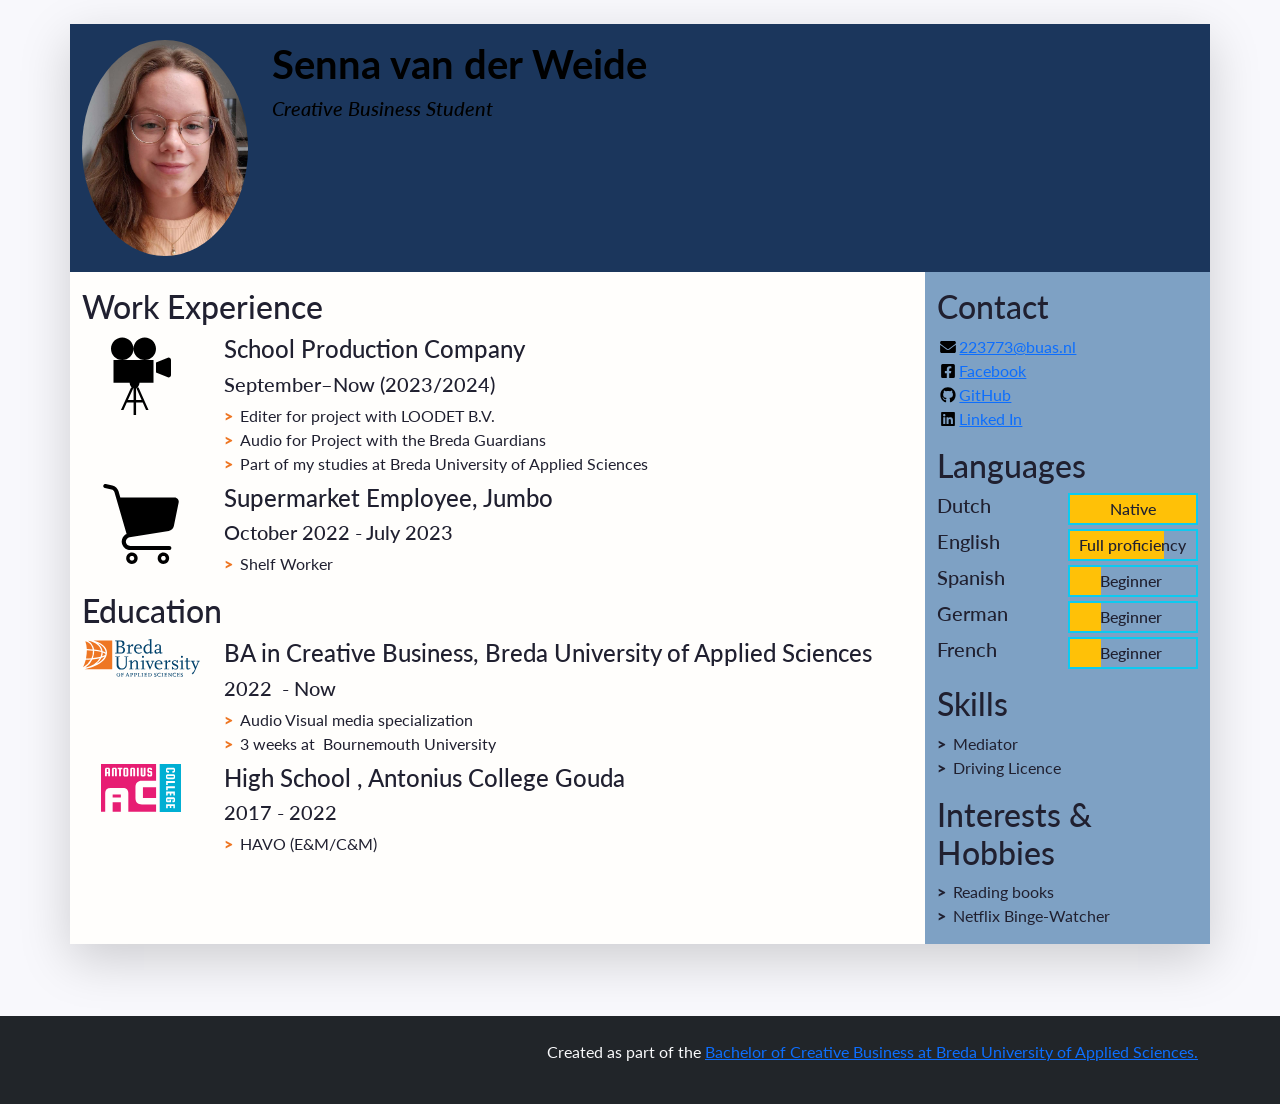
==== index.html @ 76baad5b "update changed icons, added french," ====
<!doctype html>
<html class="h-100" lang="en">
  
  <!-- An HTML document always starts with a "head", i.e. information about the page that isn't directly visible -->
  <head>
    <meta charset="utf-8">
    <meta name="viewport" content="width=device-width, initial-scale=1, shrink-to-fit=no">

    <!-- Links to the CSS styles from Bootstrap. -->
    <!-- -->
    <link href="https://cdn.jsdelivr.net/npm/bootstrap@5.2.3/dist/css/bootstrap.min.css" rel="stylesheet" integrity="sha384-rbsA2VBKQhggwzxH7pPCaAqO46MgnOM80zW1RWuH61DGLwZJEdK2Kadq2F9CUG65" crossorigin="anonymous">
    <!-- -->

    <!-- Links to our additional CSS styles -->
    <link rel="stylesheet" href="css/styles.css">

    <title>Firstname Lastname's Resumé</title>
  </head>
  <!-- End of the head -->

  <!-- Start of the body, which contains everything visible on the page -->
  <body class="d-flex flex-column h-100 justify-content-between">

    <!--
      We use a Bootstrap container to align contents.
      The "container" class can be replaced by "container-fluid" to make a full width page.
      The "my-sm-4" class adds a margin (m) vertical (y) at sizes small (-sm-) and above, of 4 x 6 pixels
      The "resume-container" class doesn't come from Bootstrap, you can use it for your own styles
    -->
    <div class="container shadow-lg my-sm-4 resume-container">

      <!--
        <header> is a semantic element: it works exactly like <div>, but it gives information about the role of the code below.
        The "row" class is used for the Bootstrap grid.
      -->
      <header class="row resume-header justify-content-center">
        <!--
          A container to wrap around the portrait and align it. We use Bootstrap grid columns.
          This constrains the portrait to columns of decreasing sizes
        -->
        <div class="portrait-container col-5 col-sm-4 col-md-3 col-lg-2">
          <!--
            "w-100" makes sure the image takes the full width of the column it's in
            "rounded-circle" cuts a circle around the image
          -->
          <img class="w-100 rounded-circle my-3" src="images/Portraits/cvportraitsenna.jpg" alt="Portrait of Firstname Lastname" width="160">
        </div>
        <!--
          A container to wrap around your name and tagline. Full-width at small size, then columns of increasing size.
        -->
        <div class="col-12 col-sm-8 col-md-9 col-lg-10 my-3 header-content">
          <h1 class="fw-bolder">Senna van der Weide</h1>
          <h5 class="fst-italic tagline">Creative Business Student&nbsp;</h5>
        </div>
      </header>

      <!--
        Another row in the Bootstrap grid, for the rest of the résumé.
        Biography and other details will be on top of each other at sizes XS and S, then next to each other.
        Use the "flex-row-reverse" class here to swap the columns around.
      -->
      <div class="row resume-bottom">

        <!--
          <main> is another semantic element. It will contain biographical info (professional experience and education).
        -->
        <main class="col-md-7 col-lg-8 col-xl-9 resume-main">

          <!--
            <section> is yet another semantic element. The first one is for professional experience.
          -->
          <section class="my-3 biography-section">
            <h2>Work Experience</h2>
            <!--
              Each list item (li) in the unordered list (ul) below will be one job.
              "list-unstyled" is a class that hides the bullet points of a list.
            -->
            <ul class="biography-list list-unstyled">

              <!-- Top item (generally the latest or most relevant) in professional experience -->
              <li class="biography-item row mb-2">
                <!-- We're using a grid inside a grid so we can align logos and text -->
                <div class="logo-container col-3 col-sm-2 col-md-3 col-lg-2">
                  <img class="biography-logo mw-100 d-block mx-auto" src="images/employers/camera2-svg.svg" alt="Company logo" width="80">
                </div>
                <div class="biography-contents col-9 col-sm-10 col-md-9 col-lg-10">
                  <h4>School Production Company</h4>
                  <h5>September–Now (2023/2024)</h5>
                  <!-- Use the list below to talk about your achievements -->
                  <ul class="biography-details list-unstyled">
                    <li>Editer for project with LOODET B.V. </li>
                    <li>Audio for Project with the Breda Guardians </li>
                    <li>Part of my studies at Breda University of Applied Sciences</li>
                  </ul>
                </div>
              </li>

              <!-- 2nd item in professional experience -->
              <li class="biography-item row mb-2">
                <div class="logo-container col-3 col-sm-2 col-md-3 col-lg-2">
                <!-- We're using a grid inside a grid so we can align logos and text -->
                  <img class="biography-logo mw-100 d-block mx-auto" src="images/employers/shopping-cart-svg.svg" alt="Company logo" width="80">
                </div>
                <div class="biography-contents col-9 col-sm-10 col-md-9 col-lg-10">
                  <h4>Supermarket Employee, Jumbo</h4>
                  <h5>October 2022 - July 2023</h5>
					 <ul class="biography-details list-unstyled">
						 <li>Shelf Worker </li>
					</ul>
                  <!-- This entry doesn't have a list of achievements, but you can copy-paste the one from above -->
                </div>
              </li>

            </ul>
          </section>

          <!-- We're done with jobs, let's move on to schools -->

          <section class="my-3 biography-section">
            <h2>Education</h2>
            <ul class="biography-list list-unstyled">

              <!-- Top item in education. And by "top", I mean a Bachelor in Creative Business at BUas. -->
              <li class="biography-item row mb-2">
                <div class="logo-container col-3 col-sm-2 col-md-3 col-lg-2">
                  <img class="biography-logo mw-100 d-block mx-auto" src="images/schools/logo-buas.svg" alt="School logo" width="120">
                </div>
                <div class="biography-contents col-9 col-sm-10 col-md-9 col-lg-10">
                  <h4>BA in Creative Business, Breda University of Applied Sciences</h4>
                  <h5>2022&nbsp; - Now</h5>
                  <!-- Use the list below to talk about minors, exchanges, extra-curricular activities. -->
                  <ul class="biography-details list-unstyled">
                    <li>Audio Visual media specialization</li>
                    <li>3 weeks at&nbsp; Bournemouth University</li>
                  </ul>
                </div>
              </li>

              <!-- 2nd item in education -->
              <li class="biography-item row mb-2">
                <div class="logo-container col-3 col-sm-2 col-md-3 col-lg-2">
                  <img class="biography-logo mw-100 d-block mx-auto" src="images/schools/antonius.svg" alt="School logo" width="80">
                </div>
                <div class="biography-contents col-9 col-sm-10 col-md-9 col-lg-10">
                  <h4>High School , Antonius College Gouda</h4>
                  <h5>2017 - 2022</h5>
                  <ul class="biography-details list-unstyled">
                    <li>HAVO (E&amp;M/C&amp;M)&nbsp;&nbsp;&nbsp;</li>
                  </ul>
                </div>
              </li>
            </ul>
          </section>

          <!-- This is the end of the "Education" section -->

        </main>

        <!--
          We're done with the first column.
          We now move on to the column with contact details, languages and other skills
          <aside> is also a semantic element.
        -->
        <aside class="col-md-5 col-lg-4 col-xl-3 resume-aside">

          <!-- The first block will be contact details -->
          <section class="my-3 aside-section">
            <h2>Contact</h2>
            <!--
              A list of all your contact details.
              There are more icons in the images/icons folder, have a look if you want to add your LinkedIn or TikTok profile.
              Be careful and only put channels through which you really want to be contacted.
              If your phone number is your personal one, you may want to remove it!
            -->
            <ul class="contact-list list-unstyled">
              <li class="contact-item">
                <a class="d-flex align-items-center" href="mailto:email@buas.nl" target="_blank">
                  <img class="contact-icon" src="images/icons/envelope.svg" alt="Email">
                223773@buas.nl
              </a>
              </li>
              <li class="contact-item">
                <a class="d-flex align-items-center" href="https://www.facebook.com/profile.php?id=100008963672815" target="_blank">
                  <img class="contact-icon" src="images/icons/facebook.svg" alt="Facebook">
                  Facebook
                </a>
              </li>
              <li class="contact-item">
                <a class="d-flex align-items-center" href="https://github.com" target="_blank">
                  <img class="contact-icon" src="images/icons/github.svg" alt="LinkedIn">
                  GitHub
                </a>
              </li>
              <li class="contact-item">
                <a class="d-flex align-items-center" href="https://www.linkedin.com/feed/" target="_blank">
                  <img class="contact-icon" src="images/icons/linkedin.svg" alt="Mobile Phone">
                  Linked In
                </a>
              </li>
            </ul>
          </section>

          <!-- End of contact details, moving on to languages -->

          <section class="my-3 aside-section">
            <h2>Languages</h2>
            <!-- Each item in the list is a language. Modify, add or remove depending on what you speak -->
            <ul class="language-list list-unstyled">
              <li class="language-item d-flex mb-1">
                <h5 class="language-name w-50">Dutch</h5>
                <div class="language-level w-50 border border-info border-2 position-relative">
                  <!-- The div below is a progress bar. Choose between w-25, w-50, w-75 and w-100 to show your level of fluency -->
                  <div class="language-progress position-absolute bg-warning h-100 w-100"></div>
                  <h6 class="position-absolute w-100 text-center top-0 py-1">Native</h6>
                </div>
              </li>
              <li class="language-item d-flex mb-1">
                <h5 class="language-name w-50">English</h5>
                <div class="language-level w-50 border border-info border-2 position-relative">
                  <!-- The div below is a progress bar. Choose between w-25, w-50, w-75 and w-100 to show your level of fluency -->
                  <div class="language-progress position-absolute bg-warning h-100 w-75"></div>
                  <h6 class="position-absolute w-100 text-center top-0 py-1">Full proficiency</h6>
                </div>
              </li>
              <li class="language-item d-flex mb-1">
                <h5 class="language-name w-50">Spanish</h5>
                <div class="language-level w-50 border border-info border-2 position-relative">
                  <!-- The div below is a progress bar. Choose between w-25, w-50, w-75 and w-100 to show your level of fluency -->
                  <div class="language-progress position-absolute bg-warning h-100 w-25"></div>
                  <h6 class="position-absolute w-100 text-center top-0 py-1">Beginner&nbsp;</h6>
                </div>
			</li>
				<li class="language-item d-flex mb-1">
                <h5 class="language-name w-50">German</h5>
                <div class="language-level w-50 border border-info border-2 position-relative">
                  <!-- The div below is a progress bar. Choose between w-25, w-50, w-75 and w-100 to show your level of fluency -->
                  <div class="language-progress position-absolute bg-warning h-100 w-25"></div>
                  <h6 class="position-absolute w-100 text-center top-0 py-1">Beginner&nbsp;</h6>
                </div>
				</li>
             <li class="language-item d-flex mb-1">
                <h5 class="language-name w-50">French</h5>
                <div class="language-level w-50 border border-info border-2 position-relative">
                  <!-- The div below is a progress bar. Choose between w-25, w-50, w-75 and w-100 to show your level of fluency -->
                  <div class="language-progress position-absolute bg-warning h-100 w-25"></div>
                  <h6 class="position-absolute w-100 text-center top-0 py-1">Beginner&nbsp;</h6>
                </div>
                  <!-- The div below is a progress bar. Choose between w-25, w-50, w-75 and w-100 to show your level of fluency -->
           
              </li>
            </ul>
          </section>

          <!-- End of contact details, moving on to other skills -->

          <section class="my-3 aside-section">
            <h2>Skills</h2>
            <ul class="skill-list list-unstyled">
              <li class="skill-item">Mediator&nbsp;&nbsp;</li>
              <li class="skill-item">Driving Licence</li>
            </ul>
          </section>

          <!-- End of other skills, moving on to interest and hobbies -->

          <section class="my-3 aside-section">
            <h2>Interests &amp; Hobbies</h2>
            <ul class="skill-list list-unstyled">
              <li class="skill-item">Reading books&nbsp;</li>
              <li class="skill-item">Netflix Binge-Watcher</li>
            </ul>
          </section>

        </aside>
      </div>
    </div>

    <!-- And now, a footer! -->
    <footer class="bg-dark mt-sm-5 py-4 text-light">
      <p class="container text-end">
        Created as part of the <a href="https://www.buas.nl/en/programmes/creative-business" target="_blank">Bachelor of Creative Business at Breda University of Applied Sciences.</a>
      </p>
    </footer>

  </body>
</html>
---- css/styles.css ----
/* Use this file to use your own styles*/

/* Import declaration to use Google Fonts - check https://fonts.google.com/ for details */
@import url('https://fonts.googleapis.com/css2?family=Lato:ital,wght@0,400;0,700;1,400;1,700&display=swap');

/* Styles for the body */

body {
	font-family: Lato, "Open Sans", Roboto, "Segoe UI", "Helvetica Neue", Helvetica, Arial, sans-serif;
	color: #202030;
	background-color: #f8f8fc;
}

/* Styles for custom classes in the document. (There are more, try to find them out!) */

.resume-header {
    background-color: #1B365C;
	color: black
}

.resume-main {
	background-color: #fffefc;
}

.resume-aside {
	background-color: #7EA1C4;
}

/* Styles for lists in the document */

.biography-details li::before, .skill-list li::before {
	content: ">";
	font-weight: 800;
	display: inline-block;
	width: 1em;
	margin-left: -1em;
}

.biography-details li::before {
	color: #EE7623;
}

.biography-details li, .skill-list li {
	padding-left: 1em;
}

/* Styles for contact icons */

.contact-icon {
	height: 1em;
	flex-basis: 1.4em;
}
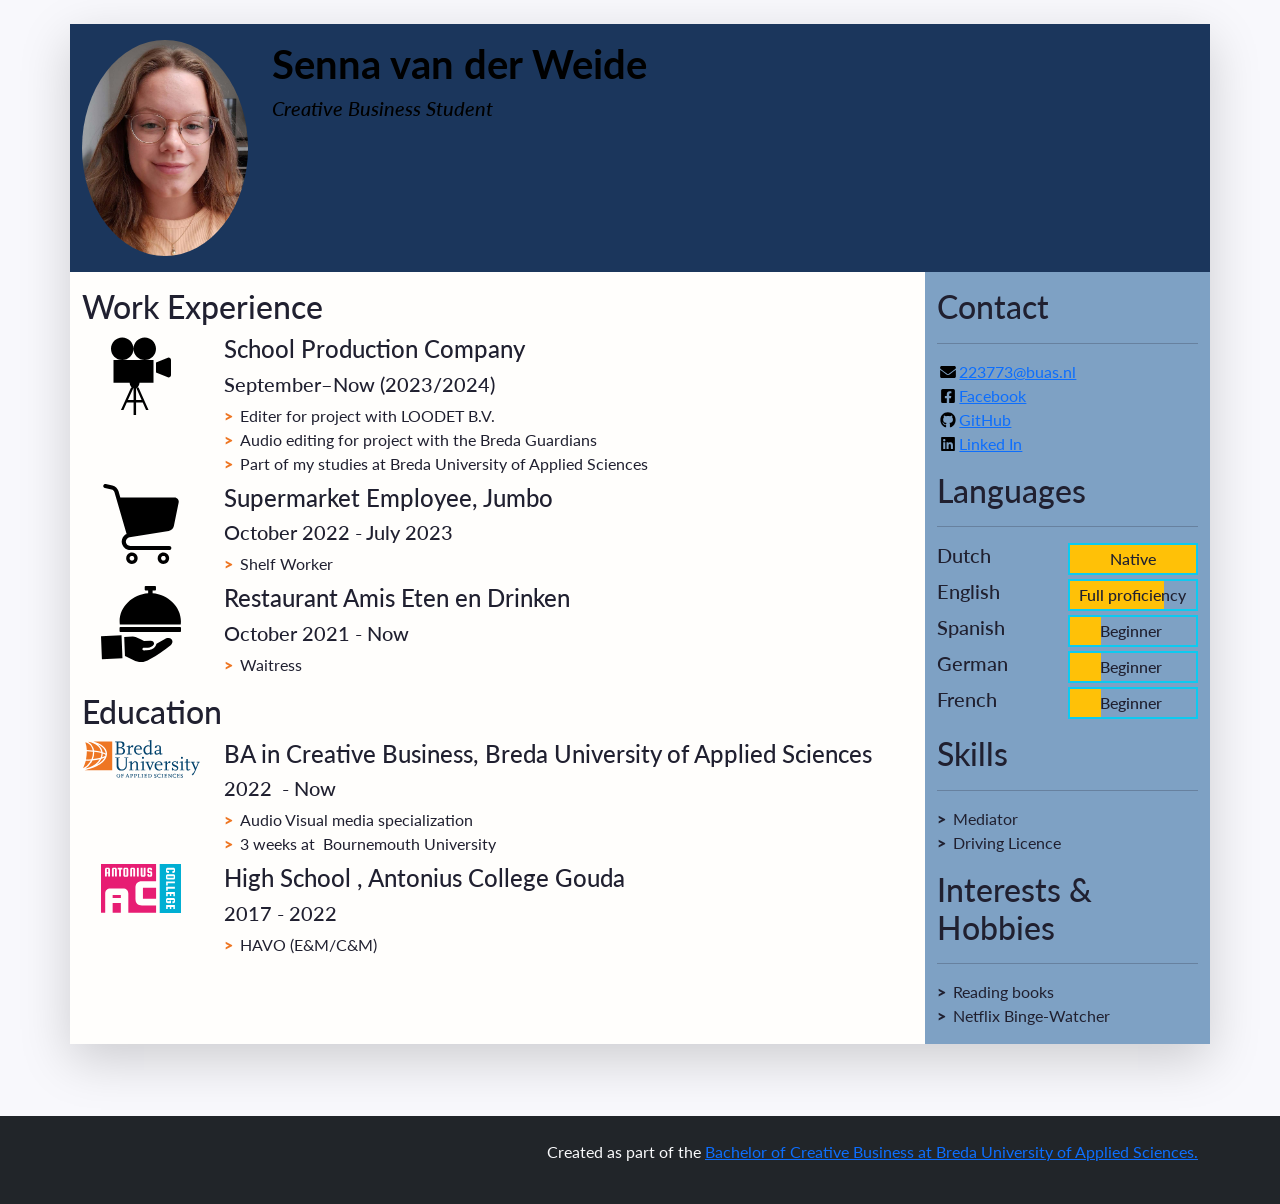
==== commit 0426ce3e: "update added lines, added amis eten en drinken" ====
--- a/index.html
+++ b/index.html
@@ -89,7 +89,7 @@
                   <!-- Use the list below to talk about your achievements -->
                   <ul class="biography-details list-unstyled">
                     <li>Editer for project with LOODET B.V. </li>
-                    <li>Audio for Project with the Breda Guardians </li>
+                    <li>Audio editing for project with the Breda Guardians </li>
                     <li>Part of my studies at Breda University of Applied Sciences</li>
                   </ul>
                 </div>
@@ -110,7 +110,20 @@
                   <!-- This entry doesn't have a list of achievements, but you can copy-paste the one from above -->
                 </div>
               </li>
-
+ <li class="biography-item row mb-2">
+                <div class="logo-container col-3 col-sm-2 col-md-3 col-lg-2">
+                <!-- We're using a grid inside a grid so we can align logos and text -->
+                  <img class="biography-logo mw-100 d-block mx-auto" src="images/employers/restaurant-waiter-svg.svg" alt="Company logo" width="80">
+                </div>
+                <div class="biography-contents col-9 col-sm-10 col-md-9 col-lg-10">
+                  <h4>Restaurant Amis Eten en Drinken&nbsp;</h4>
+                  <h5>October 2021 - Now</h5>
+					 <ul class="biography-details list-unstyled">
+					   <li>Waitress&nbsp;&nbsp;&nbsp; </li>
+				  </ul>
+                  <!-- This entry doesn't have a list of achievements, but you can copy-paste the one from above -->
+            </div>
+              </li>
             </ul>
           </section>
 
@@ -166,6 +179,7 @@
           <!-- The first block will be contact details -->
           <section class="my-3 aside-section">
             <h2>Contact</h2>
+			  <hr>
             <!--
               A list of all your contact details.
               There are more icons in the images/icons folder, have a look if you want to add your LinkedIn or TikTok profile.
@@ -204,6 +218,7 @@
 
           <section class="my-3 aside-section">
             <h2>Languages</h2>
+			  <hr>
             <!-- Each item in the list is a language. Modify, add or remove depending on what you speak -->
             <ul class="language-list list-unstyled">
               <li class="language-item d-flex mb-1">
@@ -255,6 +270,7 @@
 
           <section class="my-3 aside-section">
             <h2>Skills</h2>
+			  <hr>
             <ul class="skill-list list-unstyled">
               <li class="skill-item">Mediator&nbsp;&nbsp;</li>
               <li class="skill-item">Driving Licence</li>
@@ -265,6 +281,7 @@
 
           <section class="my-3 aside-section">
             <h2>Interests &amp; Hobbies</h2>
+			  <hr>
             <ul class="skill-list list-unstyled">
               <li class="skill-item">Reading books&nbsp;</li>
               <li class="skill-item">Netflix Binge-Watcher</li>
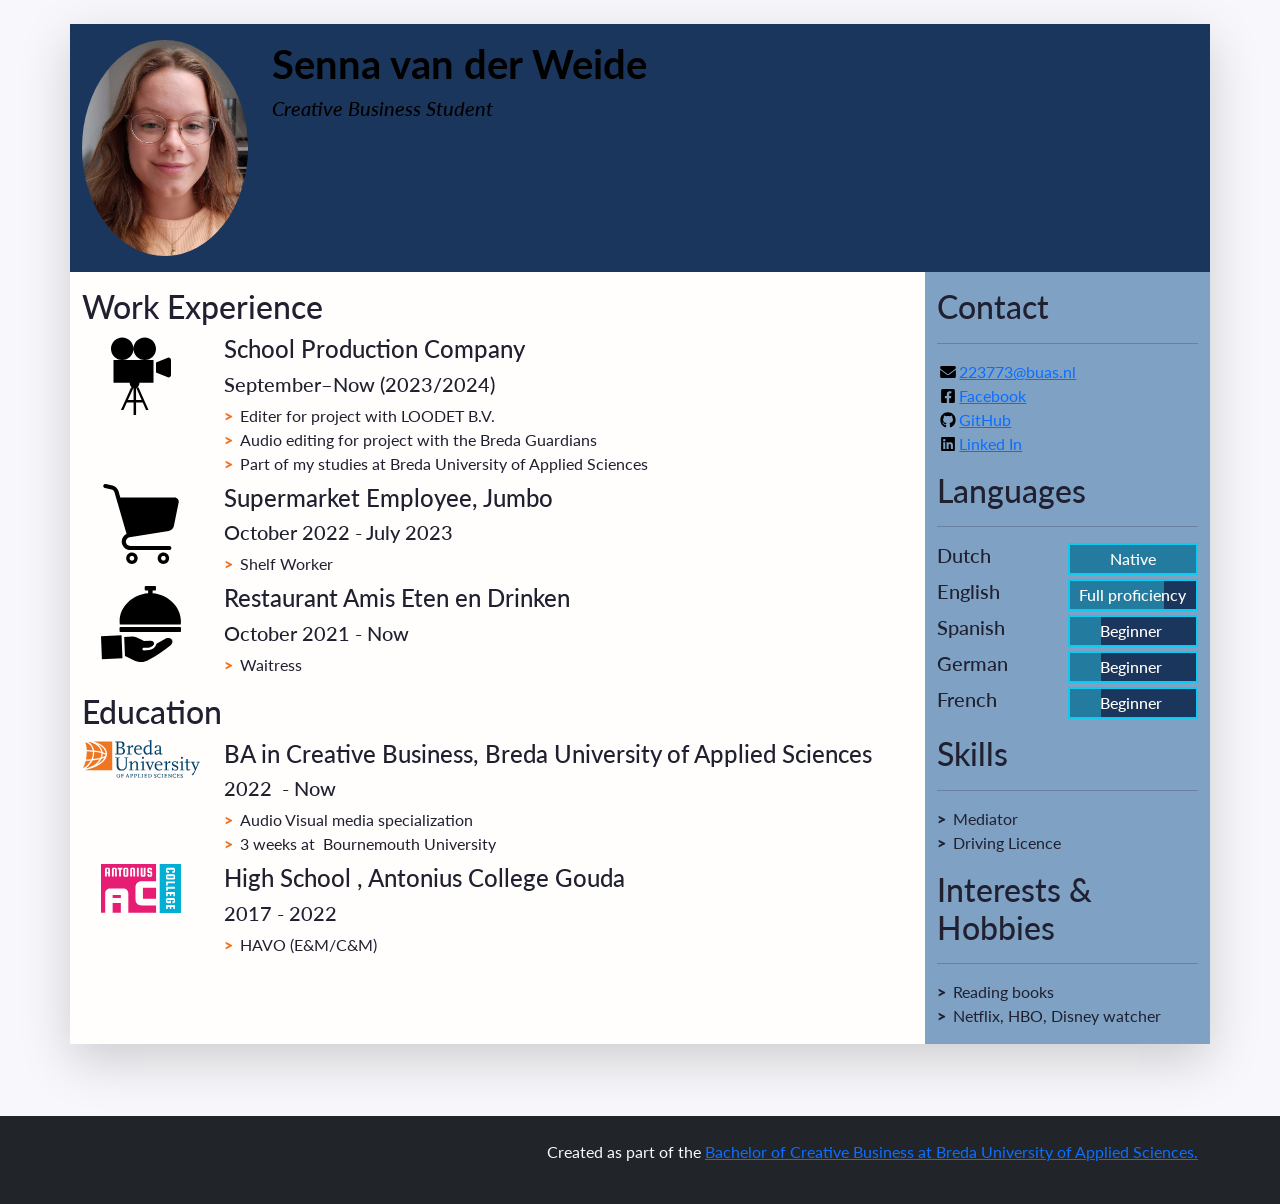
==== commit 4d2c840a: "update added progressbar colors,  and a hobby" ====
--- a/index.html
+++ b/index.html
@@ -223,41 +223,41 @@
             <ul class="language-list list-unstyled">
               <li class="language-item d-flex mb-1">
                 <h5 class="language-name w-50">Dutch</h5>
-                <div class="language-level w-50 border border-info border-2 position-relative">
-                  <!-- The div below is a progress bar. Choose between w-25, w-50, w-75 and w-100 to show your level of fluency -->
-                  <div class="language-progress position-absolute bg-warning h-100 w-100"></div>
+                <div class="language-level w-50 border border-info border-2 position-relative languagebar">
+                  <!-- The div below is a progress bar. Choose between w-25, w-50, w-75 and w-100 to show your level of fluency -->
+                  <div class="progressbar100"></div>
                   <h6 class="position-absolute w-100 text-center top-0 py-1">Native</h6>
                 </div>
               </li>
               <li class="language-item d-flex mb-1">
                 <h5 class="language-name w-50">English</h5>
-                <div class="language-level w-50 border border-info border-2 position-relative">
-                  <!-- The div below is a progress bar. Choose between w-25, w-50, w-75 and w-100 to show your level of fluency -->
-                  <div class="language-progress position-absolute bg-warning h-100 w-75"></div>
+                <div class="language-level w-50 border border-info border-2 position-relative languagebar">
+                  <!-- The div below is a progress bar. Choose between w-25, w-50, w-75 and w-100 to show your level of fluency -->
+                  <div class="progressbar75"></div>
                   <h6 class="position-absolute w-100 text-center top-0 py-1">Full proficiency</h6>
                 </div>
               </li>
               <li class="language-item d-flex mb-1">
                 <h5 class="language-name w-50">Spanish</h5>
-                <div class="language-level w-50 border border-info border-2 position-relative">
-                  <!-- The div below is a progress bar. Choose between w-25, w-50, w-75 and w-100 to show your level of fluency -->
-                  <div class="language-progress position-absolute bg-warning h-100 w-25"></div>
+                <div class="language-level w-50 border border-info border-2 position-relative languagebar">
+                  <!-- The div below is a progress bar. Choose between w-25, w-50, w-75 and w-100 to show your level of fluency -->
+                  <div class="progressbar25"></div>
                   <h6 class="position-absolute w-100 text-center top-0 py-1">Beginner&nbsp;</h6>
                 </div>
 			</li>
 				<li class="language-item d-flex mb-1">
                 <h5 class="language-name w-50">German</h5>
-                <div class="language-level w-50 border border-info border-2 position-relative">
-                  <!-- The div below is a progress bar. Choose between w-25, w-50, w-75 and w-100 to show your level of fluency -->
-                  <div class="language-progress position-absolute bg-warning h-100 w-25"></div>
+                <div class="language-level w-50 border border-info border-2 position-relative languagebar">
+                  <!-- The div below is a progress bar. Choose between w-25, w-50, w-75 and w-100 to show your level of fluency -->
+                  <div class="progressbar25"></div>
                   <h6 class="position-absolute w-100 text-center top-0 py-1">Beginner&nbsp;</h6>
                 </div>
 				</li>
              <li class="language-item d-flex mb-1">
                 <h5 class="language-name w-50">French</h5>
-                <div class="language-level w-50 border border-info border-2 position-relative">
-                  <!-- The div below is a progress bar. Choose between w-25, w-50, w-75 and w-100 to show your level of fluency -->
-                  <div class="language-progress position-absolute bg-warning h-100 w-25"></div>
+                <div class="language-level w-50 border border-info border-2 position-relative languagebar">
+                  <!-- The div below is a progress bar. Choose between w-25, w-50, w-75 and w-100 to show your level of fluency -->
+                  <div class="progressbar25"></div>
                   <h6 class="position-absolute w-100 text-center top-0 py-1">Beginner&nbsp;</h6>
                 </div>
                   <!-- The div below is a progress bar. Choose between w-25, w-50, w-75 and w-100 to show your level of fluency -->
@@ -284,7 +284,7 @@
 			  <hr>
             <ul class="skill-list list-unstyled">
               <li class="skill-item">Reading books&nbsp;</li>
-              <li class="skill-item">Netflix Binge-Watcher</li>
+              <li class="skill-item">Netflix, HBO, Disney watcher</li>
             </ul>
           </section>
 
--- a/css/styles.css
+++ b/css/styles.css
@@ -50,3 +50,29 @@
 	height: 1em;
 	flex-basis: 1.4em;
 }
+.languagebar {
+	color:#fffefc;
+	background-color:#247BA0;
+	position: absolute;
+	}
+
+.progressbar100 {
+	height:100%;
+	width:100%;
+	background: #247BA0;
+	}
+.progressbar75 {
+	height: 100%;
+	width:100%;
+	background: linear-gradient(to right, #247BA0 75%, #1B365C 75%);
+}
+.progressbar50{
+	height: 100%;
+	width:100%;
+	background: linear-gradient(to right, #247BA0 50%, #1B365C 50%);
+}
+.progressbar25{
+	height: 100%;
+	width:100%;
+	background: linear-gradient(to right,#247BA0 25%, #1B365C 25%);
+}
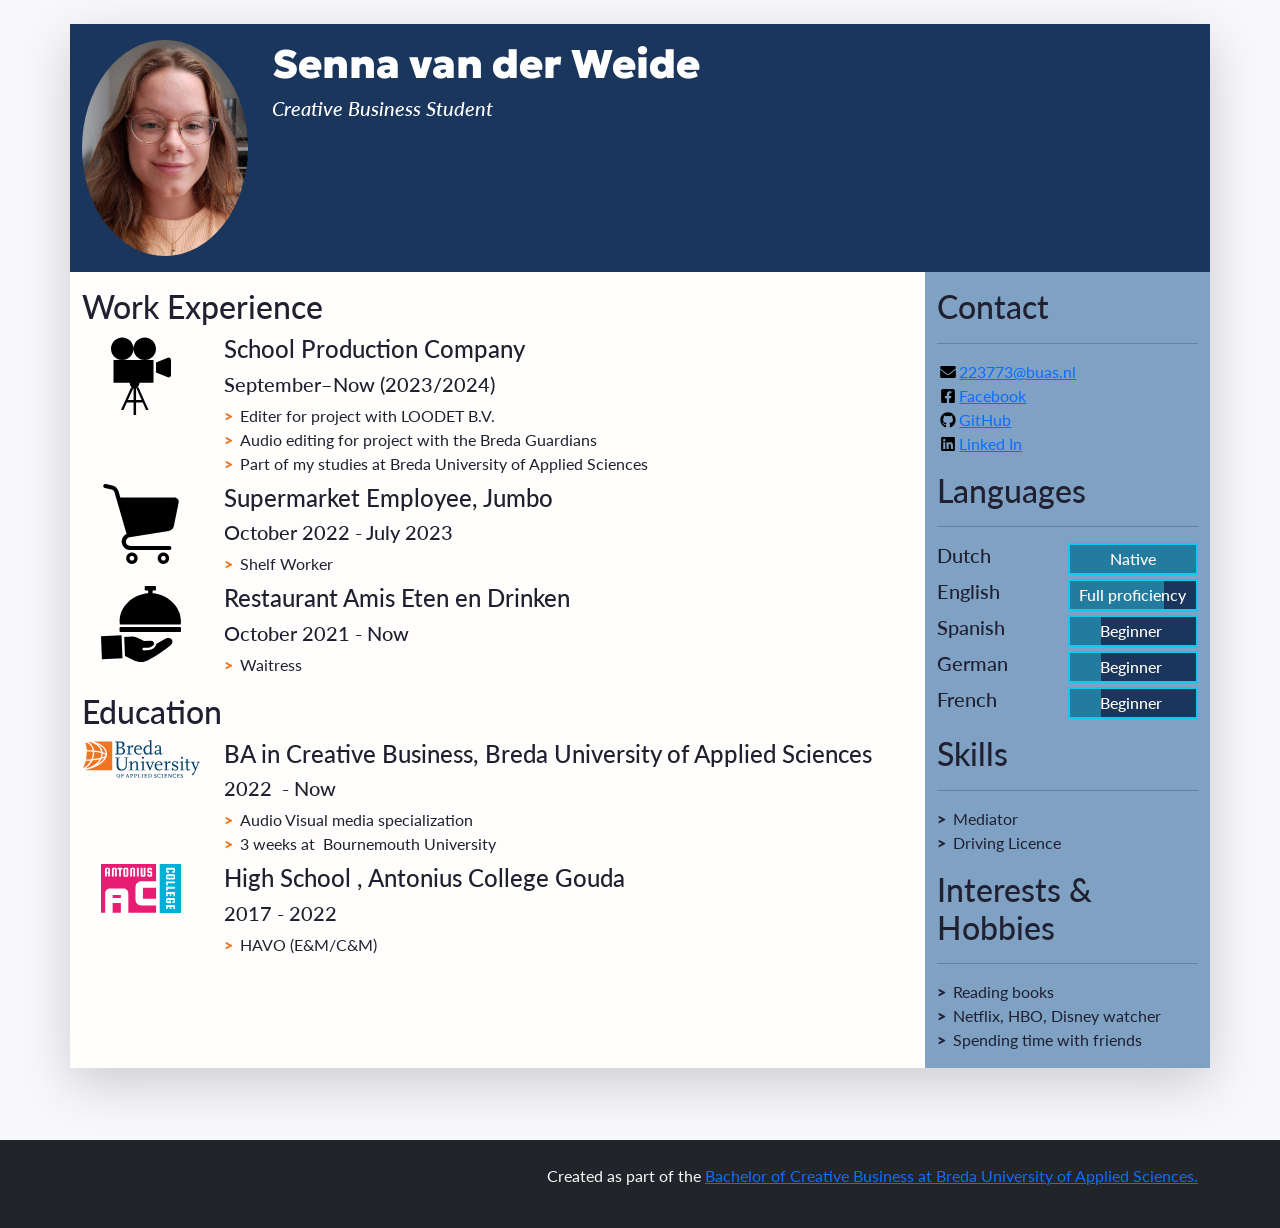
==== commit b4a3a17a: "update add new hobby, color of my name, the font of my name, the font in css, and in html" ====
--- a/index.html
+++ b/index.html
@@ -13,7 +13,10 @@
 
     <!-- Links to our additional CSS styles -->
     <link rel="stylesheet" href="css/styles.css">
-
+	<link rel="preconnect" href="https://fonts.googleapis.com">
+<link rel="preconnect" href="https://fonts.gstatic.com" crossorigin>
+<link href="https://fonts.googleapis.com/css2?family=Geologica:wght@900&display=swap" rel="stylesheet">
+	  
     <title>Firstname Lastname's Resumé</title>
   </head>
   <!-- End of the head -->
@@ -49,7 +52,7 @@
           A container to wrap around your name and tagline. Full-width at small size, then columns of increasing size.
         -->
         <div class="col-12 col-sm-8 col-md-9 col-lg-10 my-3 header-content">
-          <h1 class="fw-bolder">Senna van der Weide</h1>
+          <h1 class="geologica-">Senna van der Weide</h1>
           <h5 class="fst-italic tagline">Creative Business Student&nbsp;</h5>
         </div>
       </header>
@@ -285,6 +288,7 @@
             <ul class="skill-list list-unstyled">
               <li class="skill-item">Reading books&nbsp;</li>
               <li class="skill-item">Netflix, HBO, Disney watcher</li>
+			  <li class="skill-item">Spending time with friends</li>
             </ul>
           </section>
 
--- a/css/styles.css
+++ b/css/styles.css
@@ -15,7 +15,7 @@
 
 .resume-header {
     background-color: #1B365C;
-	color: black
+	color: white
 }
 
 .resume-main {
@@ -75,4 +75,14 @@
 	height: 100%;
 	width:100%;
 	background: linear-gradient(to right,#247BA0 25%, #1B365C 25%);
-}+}
+.geologica- {
+  font-family: "Geologica", sans-serif;
+  font-optical-sizing: auto;
+  font-weight: 900;
+  font-style: normal;
+  font-variation-settings:
+    "slnt" 0,
+    "CRSV" 0,
+    "SHRP" 0;
+}
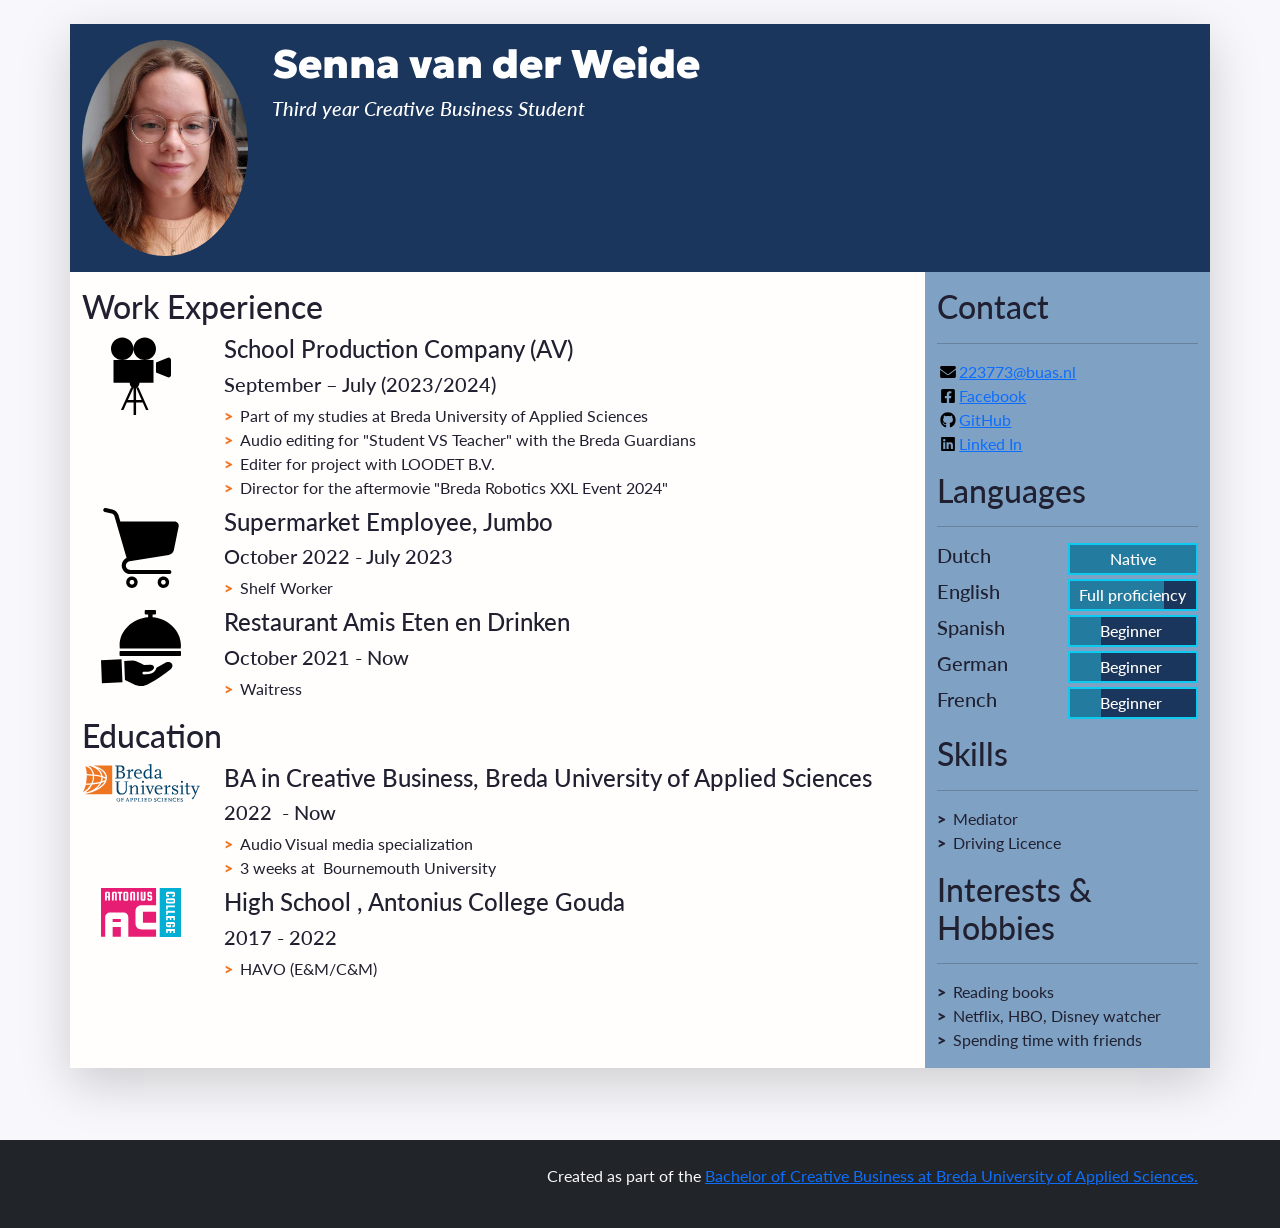
==== commit 29384f70: "updated the AV" ====
--- a/index.html
+++ b/index.html
@@ -17,7 +17,7 @@
 <link rel="preconnect" href="https://fonts.gstatic.com" crossorigin>
 <link href="https://fonts.googleapis.com/css2?family=Geologica:wght@900&display=swap" rel="stylesheet">
 	  
-    <title>Firstname Lastname's Resumé</title>
+    <title>Resumé Senna van der Weide</title>
   </head>
   <!-- End of the head -->
 
@@ -53,7 +53,7 @@
         -->
         <div class="col-12 col-sm-8 col-md-9 col-lg-10 my-3 header-content">
           <h1 class="geologica-">Senna van der Weide</h1>
-          <h5 class="fst-italic tagline">Creative Business Student&nbsp;</h5>
+          <h5 class="fst-italic tagline">Third year Creative Business Student</h5>
         </div>
       </header>
 
@@ -87,14 +87,15 @@
                   <img class="biography-logo mw-100 d-block mx-auto" src="images/employers/camera2-svg.svg" alt="Company logo" width="80">
                 </div>
                 <div class="biography-contents col-9 col-sm-10 col-md-9 col-lg-10">
-                  <h4>School Production Company</h4>
-                  <h5>September–Now (2023/2024)</h5>
+                  <h4>School Production Company (AV)</h4>
+                  <h5>September – July (2023/2024)</h5>
                   <!-- Use the list below to talk about your achievements -->
                   <ul class="biography-details list-unstyled">
-                    <li>Editer for project with LOODET B.V. </li>
-                    <li>Audio editing for project with the Breda Guardians </li>
-                    <li>Part of my studies at Breda University of Applied Sciences</li>
-                  </ul>
+					<li>Part of my studies at Breda University of Applied Sciences</li>
+                    <li>Audio editing for "Student VS Teacher" with the Breda Guardians</li>
+                    <li>Editer for project with LOODET B.V.</li>
+					<li>Director for the aftermovie "Breda Robotics XXL Event 2024"</li>
+					</ul>
                 </div>
               </li>
 
@@ -191,7 +192,7 @@
             -->
             <ul class="contact-list list-unstyled">
               <li class="contact-item">
-                <a class="d-flex align-items-center" href="mailto:email@buas.nl" target="_blank">
+                <a class="d-flex align-items-center" href="mailto:223773@buas.nl" target="_blank">
                   <img class="contact-icon" src="images/icons/envelope.svg" alt="Email">
                 223773@buas.nl
               </a>
@@ -203,13 +204,13 @@
                 </a>
               </li>
               <li class="contact-item">
-                <a class="d-flex align-items-center" href="https://github.com" target="_blank">
+                <a class="d-flex align-items-center" href="https://github.com/Sennavdw" target="_blank">
                   <img class="contact-icon" src="images/icons/github.svg" alt="LinkedIn">
                   GitHub
                 </a>
               </li>
               <li class="contact-item">
-                <a class="d-flex align-items-center" href="https://www.linkedin.com/feed/" target="_blank">
+                <a class="d-flex align-items-center" href="https://www.linkedin.com/in/senna-van-der-weide-1b722a2bb/" target="_blank">
                   <img class="contact-icon" src="images/icons/linkedin.svg" alt="Mobile Phone">
                   Linked In
                 </a>
